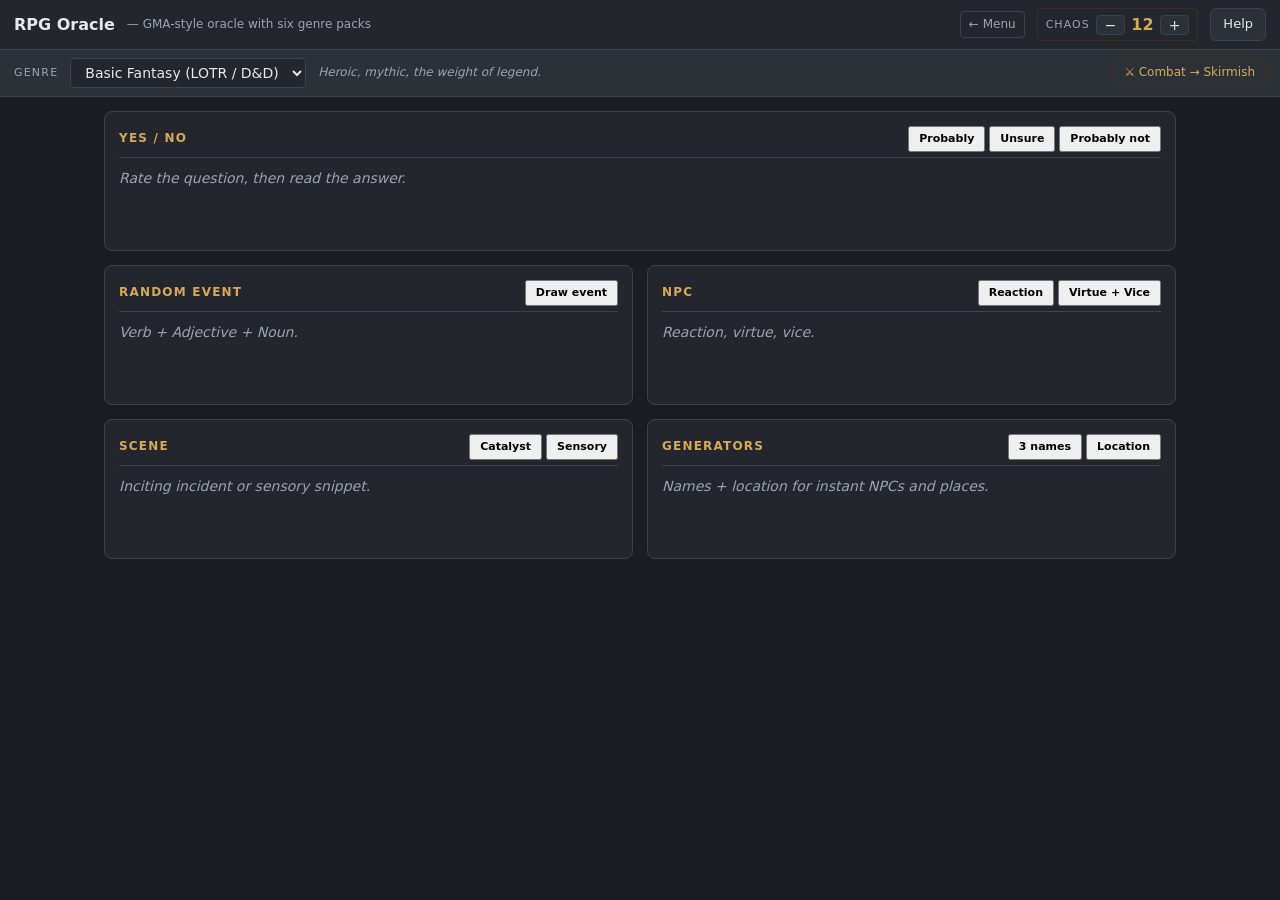
==== Universal-Oracle/rpg/index.html @ 160f7986 "Initial commit: Universal RPG Oracle + GMA Local Deck Two browser-based oracle apps for solo / GM-le" ====
<!doctype html>
<html lang="en">
<head>
<meta charset="utf-8">
<title>RPG Oracle — Universal Oracle</title>
<meta name="viewport" content="width=device-width,initial-scale=1">
<link rel="stylesheet" href="../core/theme.css">
<style>
main { padding: 14px; max-width: 1100px; margin: 0 auto;
  display: flex; flex-direction: column; gap: 14px; }

.genre-bar {
  display: flex; align-items: center; gap: 12px;
  background: var(--panel-2);
  border-bottom: 1px solid var(--border);
  padding: 8px 14px;
  flex-wrap: wrap;
}
.genre-bar label { color: var(--muted); font-size: 11px; text-transform: uppercase; letter-spacing: 1.2px; }
.genre-bar select {
  background: var(--panel); color: var(--text); border: 1px solid var(--border);
  padding: 5px 10px; border-radius: 4px; font: inherit; cursor: pointer;
}
.genre-bar select:hover { border-color: var(--accent); }
.genre-bar .tone { color: var(--muted); font-size: 12px; font-style: italic; flex: 1; }
.genre-bar a.combat {
  color: var(--accent); text-decoration: none; font-size: 12px;
  border: 1px solid var(--accent-soft); padding: 4px 10px; border-radius: 4px;
}
.genre-bar a.combat:hover { background: var(--accent-soft); border-color: var(--accent); }

.chaos {
  display: inline-flex; align-items: center; gap: 6px;
  background: var(--panel); border: 1px solid var(--accent-soft);
  border-radius: 4px; padding: 4px 8px;
}
.chaos .label { color: var(--muted); font-size: 11px; text-transform: uppercase; letter-spacing: 1px; }
.chaos .val { font-weight: 700; font-size: 16px; min-width: 22px; text-align: center; }
.chaos .val.low  { color: var(--green); }
.chaos .val.mid  { color: var(--accent); }
.chaos .val.high { color: var(--red); }
.chaos button { padding: 2px 8px; font-size: 14px; line-height: 1;
  background: var(--panel-2); color: var(--text); border: 1px solid var(--border);
  border-radius: 4px; cursor: pointer; }
.chaos button:hover { border-color: var(--accent); }

.panels { display: grid; gap: 14px; grid-template-columns: 1fr; }
@media (min-width: 720px) { .panels { grid-template-columns: 1fr 1fr; } }

.panel-card { background: var(--panel); border: 1px solid var(--border);
  border-radius: 8px; padding: 14px; min-height: 140px;
  display: flex; flex-direction: column; gap: 10px; }
.panel-card h3 { margin: 0; font-size: 12px; text-transform: uppercase;
  letter-spacing: 1.2px; color: var(--accent); border-bottom: 1px solid var(--border);
  padding-bottom: 5px; display: flex; align-items: center; gap: 6px; }
.panel-card h3 .actions { margin-left: auto; display: flex; gap: 4px; }
.panel-card h3 button { padding: 3px 9px; font-size: 11px; }
.panel-card .out { font-size: 14px; line-height: 1.5; min-height: 28px; }
.panel-card .out .empty { color: var(--muted); font-style: italic; }
.panel-card .meta { color: var(--muted); font-size: 11px; }
.panel-card .yesno-row { display: flex; gap: 6px; flex-wrap: wrap; }
.panel-card .yesno-row button { flex: 1; min-width: 76px; }
.panel-card .answer { font-size: 28px; font-weight: 800; text-align: center; padding: 12px;
  border-radius: 6px; letter-spacing: 0.04em; }
.panel-card .answer.yes  { background: #1c3a1f; color: #6dd47a; }
.panel-card .answer.no   { background: #3a1c1c; color: #ef8888; }
.panel-card .answer.crit { text-shadow: 0 0 12px currentColor; }
.panel-card .ratio { text-align: center; color: var(--muted); font-size: 11px; }

.event-line { font-size: 16px; line-height: 1.4; }
.event-line .verb  { color: var(--red); font-weight: 700; }
.event-line .adj   { color: var(--accent); font-weight: 700; }
.event-line .noun  { color: var(--blue); font-weight: 700; }

.npc-row { display: grid; gap: 6px; grid-template-columns: 1fr 1fr; }
.npc-row > div { background: var(--panel-2); border: 1px solid var(--border);
  border-radius: 4px; padding: 6px 10px; }
.npc-row .lbl { font-size: 10px; color: var(--muted); text-transform: uppercase; letter-spacing: 1px; }
.npc-row .v { font-weight: 700; font-size: 15px; margin-top: 2px; }

.reaction-band { padding: 8px 12px; border-radius: 6px; font-weight: 700;
  text-transform: uppercase; letter-spacing: 0.06em; text-align: center; }
.reaction-band.hostile  { background: #4a1a1a; color: #ff8a8a; }
.reaction-band.wary     { background: #4a3a1a; color: #f1c14a; }
.reaction-band.neutral  { background: #2c3138; color: var(--text); }
.reaction-band.friendly { background: #1a4a2a; color: #6dd47a; }
.reaction-band.helpful  { background: #1a4a4a; color: #6ddccc; }

.sensory-grid { display: grid; gap: 4px; grid-template-columns: 1fr 1fr; }
.sensory-grid > div { font-size: 13px; line-height: 1.4;
  background: var(--panel-2); border-radius: 4px; padding: 6px 10px; }
.sensory-grid b { color: var(--accent); font-size: 10px; text-transform: uppercase;
  letter-spacing: 1px; display: block; margin-bottom: 2px; }

.gen-row { display: grid; gap: 6px; }
.gen-row .names { font-size: 15px; }
.gen-row .names span { display: inline-block; background: var(--panel-2);
  border: 1px solid var(--border); padding: 3px 10px; border-radius: 4px; margin: 0 4px 4px 0; }
.gen-row .loc { font-size: 14px; line-height: 1.4; }
.gen-row .loc b { color: var(--accent); font-size: 10px; text-transform: uppercase;
  letter-spacing: 1px; display: block; margin-bottom: 2px; }
</style>
</head>
<body>

<header>
  <h1>RPG Oracle</h1>
  <span class="sub">— GMA-style oracle with six genre packs</span>
  <span class="spacer"></span>
  <a href="../index.html" class="home">← Menu</a>
  <span class="chaos" title="Chaos factor 1–23. Higher = more weird/scene-altering events.">
    <span class="label">Chaos</span>
    <button id="chaos-down" type="button">−</button>
    <span class="val mid" id="chaos-val">12</span>
    <button id="chaos-up" type="button">+</button>
  </span>
  <button id="btnHelp">Help</button>
</header>

<div class="genre-bar">
  <label for="genreSel">Genre</label>
  <select id="genreSel">
    <option value="fantasy">Basic Fantasy (LOTR / D&D)</option>
    <option value="postapoc">Post-Apocalyptic</option>
    <option value="cyberpunk">Cyberpunk</option>
    <option value="weird-horror">Weird Horror</option>
    <option value="steampunk">Steampunk</option>
    <option value="scifi">Science Fiction</option>
  </select>
  <span class="tone" id="genreTone"></span>
  <a href="../skirmish/index.html" class="combat" title="When fights break out, hand off to the Skirmish AI deck.">⚔ Combat → Skirmish</a>
</div>

<main>

  <div class="panel-card">
    <h3>Yes / No
      <span class="actions">
        <button data-q="yn-good">Probably</button>
        <button data-q="yn-even">Unsure</button>
        <button data-q="yn-bad">Probably not</button>
      </span>
    </h3>
    <div id="ynOut" class="out"><span class="empty">Rate the question, then read the answer.</span></div>
  </div>

  <div class="panels">

    <div class="panel-card">
      <h3>Random Event
        <span class="actions"><button data-q="event">Draw event</button></span>
      </h3>
      <div id="evOut" class="out"><span class="empty">Verb + Adjective + Noun.</span></div>
    </div>

    <div class="panel-card">
      <h3>NPC
        <span class="actions">
          <button data-q="reaction">Reaction</button>
          <button data-q="motivation">Virtue + Vice</button>
        </span>
      </h3>
      <div id="npcOut" class="out"><span class="empty">Reaction, virtue, vice.</span></div>
    </div>

    <div class="panel-card">
      <h3>Scene
        <span class="actions">
          <button data-q="catalyst">Catalyst</button>
          <button data-q="sensory">Sensory</button>
        </span>
      </h3>
      <div id="sceneOut" class="out"><span class="empty">Inciting incident or sensory snippet.</span></div>
    </div>

    <div class="panel-card">
      <h3>Generators
        <span class="actions">
          <button data-q="names">3 names</button>
          <button data-q="location">Location</button>
        </span>
      </h3>
      <div id="genOut" class="out"><span class="empty">Names + location for instant NPCs and places.</span></div>
    </div>

  </div>

</main>

<dialog id="helpDialog">
<button class="x" onclick="document.getElementById('helpDialog').close()">close</button>
<h2>RPG Oracle (Gamemaster's Apprentice style)</h2>
<p>This deck is for solo or GMless RPG play. It answers questions; you interpret. Pick the genre that matches your campaign tone — switching genres only swaps the word lists, not the mechanics.</p>
<h3>Yes / No</h3>
<p>Three odds tiers. <b>Probably</b> = +6 to the chaos threshold (more YES). <b>Unsure</b> = ±0. <b>Probably not</b> = −6 (more NO). A reference number 1–23 is drawn vs the threshold. Critical rolls (11 or 22) ≤ chaos turn the answer into <b>YES!</b> or <b>NO!</b> — read it as decisive.</p>
<h3>Random Event</h3>
<p>Verb + Adjective + Noun. Read it as a sentence — "Betray // Hidden // Promise". Apply it to whoever is on stage, or treat it as off-stage news.</p>
<h3>NPC</h3>
<p><b>Reaction</b> = how this NPC feels right now (Hostile / Wary / Neutral / Friendly / Helpful). <b>Virtue + Vice</b> = what they want and what they fear, the deeper layer.</p>
<h3>Scene</h3>
<p><b>Catalyst</b> = a curated inciting incident to kick off a scene. <b>Sensory</b> = four lines (hear / see / feel / smell) to ground the location.</p>
<h3>Generators</h3>
<p><b>3 names</b> for instant NPCs. <b>Location</b> for instant places. Both pulled from the active genre pack.</p>
<h3>Combat</h3>
<p>This deck is built for social/scene play. When a fight breaks out, click <b>Combat → Skirmish</b> to hand off to the dedicated battlefield AI deck.</p>
<p class="muted">State saves to <code>oracle.rpg.v1</code>.</p>
</dialog>

<script src="../core/deck.js"></script>
<script src="../core/oracle.js"></script>
<script src="../core/storage.js"></script>
<script src="../core/render.js"></script>
<script src="data.js"></script>
<script src="packs/fantasy.js"></script>
<script src="packs/postapoc.js"></script>
<script src="packs/cyberpunk.js"></script>
<script src="packs/weird-horror.js"></script>
<script src="packs/steampunk.js"></script>
<script src="packs/scifi.js"></script>
<script>
const { $, escapeHtml, rand, pick, pickN } = window.Oracle;
const NS = "rpg";

const state = window.Oracle.storage.load(NS, defaultState());
function defaultState() { return { chaos: 12, genre: "fantasy" }; }
function save() { window.Oracle.storage.save(NS, state); }

function activePack() {
  const packs = window.GENRE_PACKS || {};
  return packs[state.genre] || packs.fantasy || {};
}

// ---- chaos ----
function updateChaos() {
  const v = state.chaos; const el = $("chaos-val");
  el.textContent = v;
  el.className = "val " + (v <= 7 ? "low" : v >= 16 ? "high" : "mid");
}

// ---- genre selector ----
function setGenre(key) {
  state.genre = key; save();
  const p = activePack();
  $("genreTone").textContent = p.tone || "";
  $("genreSel").value = key;
}

// ---- panel renderers ----
function renderYesNo(odds) {
  const r = window.Oracle.yesNo(odds, state.chaos);
  const yesCls = r.yes ? "yes" : "no";
  const critCls = r.critical ? "crit" : "";
  const lbl = { good: "Probably", even: "Unsure", bad: "Probably not" }[odds];
  $("ynOut").innerHTML =
    `<div class="answer ${yesCls} ${critCls}">${escapeHtml(r.answer)}</div>` +
    `<div class="ratio">${escapeHtml(lbl)} · Ref ${r.ref} ${r.yes ? "≤" : ">"} threshold ${r.threshold} · chaos ${state.chaos}</div>`;
}
function renderEvent() {
  const p = activePack();
  if (!p.verbs || !p.adjectives || !p.nouns) {
    $("evOut").innerHTML = `<span class="empty">Pack incomplete: missing verbs / adjectives / nouns.</span>`;
    return;
  }
  const v = pick(p.verbs), a = pick(p.adjectives), n = pick(p.nouns);
  $("evOut").innerHTML =
    `<div class="event-line"><span class="verb">${escapeHtml(v)}</span> · <span class="adj">${escapeHtml(a)}</span> · <span class="noun">${escapeHtml(n)}</span></div>` +
    `<div class="meta">Read as a phrase or interpret loosely.</div>`;
}
function renderReaction() {
  const r = window.RPG.rollReaction();
  $("npcOut").innerHTML =
    `<div class="reaction-band ${r.key}">${escapeHtml(r.label)}</div>` +
    `<div class="meta">${escapeHtml(r.note)} <span class="muted">(ref ${r.ref})</span></div>`;
}
function renderMotivation() {
  const v = pick(window.RPG.VIRTUES);
  const x = pick(window.RPG.VICES);
  $("npcOut").innerHTML =
    `<div class="npc-row">` +
      `<div><div class="lbl">Virtue (wants)</div><div class="v">${escapeHtml(v)}</div></div>` +
      `<div><div class="lbl">Vice (fears / fails)</div><div class="v">${escapeHtml(x)}</div></div>` +
    `</div>` +
    `<div class="meta">The pull and the flaw — both shape what they do under pressure.</div>`;
}
function renderCatalyst() {
  const p = activePack();
  if (!p.catalysts || !p.catalysts.length) {
    $("sceneOut").innerHTML = `<span class="empty">Pack has no catalysts.</span>`;
    return;
  }
  $("sceneOut").innerHTML =
    `<div class="event-line">⚡ ${escapeHtml(pick(p.catalysts))}</div>` +
    `<div class="meta">An inciting incident. Drop it on stage now.</div>`;
}
function renderSensory() {
  const p = activePack();
  const s = p.sensory || {};
  if (!s.hear || !s.see || !s.feel || !s.smell) {
    $("sceneOut").innerHTML = `<span class="empty">Pack has no sensory entries.</span>`;
    return;
  }
  $("sceneOut").innerHTML =
    `<div class="sensory-grid">` +
      `<div><b>Hear</b>${escapeHtml(pick(s.hear))}</div>` +
      `<div><b>See</b>${escapeHtml(pick(s.see))}</div>` +
      `<div><b>Feel</b>${escapeHtml(pick(s.feel))}</div>` +
      `<div><b>Smell / Taste</b>${escapeHtml(pick(s.smell))}</div>` +
    `</div>`;
}
function renderNames() {
  const p = activePack();
  const names = window.RPG.rollNames(p, 3);
  if (!names.length) {
    $("genOut").innerHTML = `<span class="empty">Pack has no names.</span>`;
    return;
  }
  $("genOut").innerHTML =
    `<div class="gen-row">` +
      `<div class="names">${names.map(n => `<span>${escapeHtml(n)}</span>`).join("")}</div>` +
      `<div class="meta">Pick whichever fits the moment, or use them as siblings / kin.</div>` +
    `</div>`;
}
function renderLocation() {
  const p = activePack();
  if (!p.locations || !p.locations.length) {
    $("genOut").innerHTML = `<span class="empty">Pack has no locations.</span>`;
    return;
  }
  $("genOut").innerHTML =
    `<div class="gen-row">` +
      `<div class="loc"><b>Location</b>${escapeHtml(pick(p.locations))}</div>` +
    `</div>`;
}

// ---- handle ask ----
function handleAsk(q) {
  if (q === "yn-good")    return renderYesNo("good");
  if (q === "yn-even")    return renderYesNo("even");
  if (q === "yn-bad")     return renderYesNo("bad");
  if (q === "event")      return renderEvent();
  if (q === "reaction")   return renderReaction();
  if (q === "motivation") return renderMotivation();
  if (q === "catalyst")   return renderCatalyst();
  if (q === "sensory")    return renderSensory();
  if (q === "names")      return renderNames();
  if (q === "location")   return renderLocation();
}

// ---- wire up ----
document.querySelectorAll("[data-q]").forEach(b => {
  b.addEventListener("click", () => handleAsk(b.getAttribute("data-q")));
});
$("genreSel").addEventListener("change", e => setGenre(e.target.value));
$("chaos-down").addEventListener("click", () => { state.chaos = Math.max(1, state.chaos - 1); updateChaos(); save(); });
$("chaos-up").addEventListener("click",   () => { state.chaos = Math.min(23, state.chaos + 1); updateChaos(); save(); });
$("btnHelp").addEventListener("click", () => $("helpDialog").showModal());

// init
setGenre(state.genre);
updateChaos();
</script>
</body>
</html>
---- Universal-Oracle/core/theme.css ----
/* Universal-Oracle / core / theme.css
   Shared palette and base layout. Each app may override variables inline. */

:root {
  --bg: #1a1d22;
  --panel: #23272d;
  --panel-2: #2c3138;
  --border: #3c424b;
  --text: #e6e8ea;
  --muted: #9ba3ad;
  --accent: #d6a85b;
  --accent-soft: #3a3220;
  --paper: #fafaf2;
  --paper-text: #15161a;
  --paper-line: #1a1a1a;
  --hl: #ffd34a;
  --blue: #1769b3;
  --red: #c1352e;
  --green: #4a8a4f;
}

* { box-sizing: border-box; }
html, body {
  margin: 0;
  background: var(--bg);
  color: var(--text);
  font: 14px/1.45 system-ui, -apple-system, "Segoe UI", Roboto, sans-serif;
}
button { font: inherit; }

/* ---- header ---- */
header {
  display: flex; align-items: center; gap: 12px;
  padding: 8px 14px;
  border-bottom: 1px solid var(--border);
  background: var(--panel);
  flex-wrap: wrap;
}
header h1 { margin: 0; font-size: 16px; font-weight: 600; }
header .sub { color: var(--muted); font-size: 12px; }
header .spacer { flex: 1; }
header a.home {
  color: var(--muted); text-decoration: none; font-size: 12px;
  border: 1px solid var(--border); padding: 4px 8px; border-radius: 4px;
}
header a.home:hover { color: var(--accent); border-color: var(--accent); }
header button {
  background: var(--panel-2); color: var(--text);
  border: 1px solid var(--border);
  padding: 6px 12px; border-radius: 6px;
  cursor: pointer; font-size: 13px;
}
header button:hover { background: var(--accent-soft); border-color: var(--accent); }

/* ---- ask bar ---- */
.ask-bar {
  display: flex; flex-wrap: wrap; gap: 6px;
  padding: 10px 14px;
  background: var(--panel-2);
  border-bottom: 1px solid var(--border);
  align-items: stretch;
}
.ask-bar button {
  background: var(--panel); color: var(--text);
  border: 1px solid var(--border);
  padding: 6px 10px; border-radius: 6px;
  cursor: pointer; font-size: 12px; line-height: 1.2;
  display: flex; flex-direction: column; align-items: center; gap: 1px;
  min-width: 62px;
}
.ask-bar button:hover { background: var(--accent-soft); border-color: var(--accent); }
.ask-bar button b { font-size: 13px; }
.ask-bar button span { font-size: 10px; color: var(--muted); }
.ask-bar .group {
  display: inline-flex; border: 1px solid var(--border);
  border-radius: 6px; overflow: hidden; background: var(--panel);
}
.ask-bar .group button { border-radius: 0; border: none; border-right: 1px solid var(--border); }
.ask-bar .group button:last-child { border-right: none; }
.ask-bar .sep { width: 1px; background: var(--border); margin: 0 4px; }

/* ---- banner ---- */
.banner {
  background: var(--panel);
  border: 1px solid var(--border);
  border-radius: 8px;
  padding: 10px 14px;
  width: 100%;
  max-width: 540px;
  text-align: center;
  font-size: 13px;
  color: var(--muted);
}
.banner .b-label { color: var(--muted); font-size: 12px; text-transform: uppercase; letter-spacing: 1px; }
.banner .b-answer { font-size: 22px; font-weight: 700; margin: 4px 0; color: var(--text); }
.banner.yes .b-answer { color: #5fdc5f; }
.banner.no  .b-answer { color: #ff6464; }
.banner.decisive .b-answer { text-shadow: 0 0 6px currentColor; }
.banner .b-extra { font-size: 13px; color: var(--text); margin-top: 4px; }
.banner .b-extra b { color: var(--accent); }
.banner.empty { color: var(--muted); }

/* ---- panels and aside ---- */
.panel {
  background: var(--panel);
  border: 1px solid var(--border);
  border-radius: 8px;
  padding: 10px 12px;
}
.panel h3 {
  margin: 0 0 8px; font-size: 12px;
  text-transform: uppercase; letter-spacing: 1.2px;
  color: var(--accent);
  border-bottom: 1px solid var(--border);
  padding-bottom: 5px;
  display: flex; align-items: center; gap: 6px;
}
.panel h3 small { font-weight: 400; color: var(--muted); text-transform: none; letter-spacing: 0; font-size: 11px; margin-left: auto; }

/* ---- dialogs ---- */
dialog {
  background: var(--panel);
  color: var(--text);
  border: 1px solid var(--border);
  border-radius: 10px;
  padding: 18px 22px;
  max-width: 680px;
  width: 90vw;
}
dialog::backdrop { background: rgba(0, 0, 0, 0.6); }
dialog h2 { margin: 0 0 8px; font-size: 18px; }
dialog h3 { margin: 14px 0 4px; font-size: 14px; color: var(--accent); }
dialog p, dialog li { font-size: 13px; line-height: 1.5; }
dialog .x {
  position: sticky; float: right; top: 0;
  background: var(--panel-2); color: var(--text);
  border: 1px solid var(--border); border-radius: 4px;
  padding: 2px 8px; cursor: pointer;
}
dialog ul { padding-left: 18px; }
dialog code { background: var(--panel-2); padding: 1px 4px; border-radius: 3px; font-size: 12px; }
.gallery-grid { display: grid; grid-template-columns: 1fr; gap: 14px; margin-top: 10px; }
@media (min-width: 600px) { .gallery-grid { grid-template-columns: 1fr 1fr; } }

.muted { color: var(--muted); }

/* ---- launcher tiles ---- */
.tiles {
  display: grid; gap: 16px; padding: 24px;
  grid-template-columns: 1fr;
  max-width: 960px; margin: 0 auto;
}
@media (min-width: 720px) { .tiles { grid-template-columns: 1fr 1fr; } }
.tile {
  background: var(--panel);
  border: 1px solid var(--border);
  border-radius: 10px;
  padding: 20px 22px;
  color: inherit; text-decoration: none;
  display: flex; flex-direction: column; gap: 6px;
  transition: border-color .15s, background .15s;
}
.tile:hover { background: var(--panel-2); border-color: var(--accent); }
.tile h2 { margin: 0; font-size: 18px; color: var(--accent); }
.tile p  { margin: 0; color: var(--muted); font-size: 13px; line-height: 1.5; }
.tile .when { color: var(--text); font-size: 12px; margin-top: 4px; }
.tile .when b { color: var(--accent); }
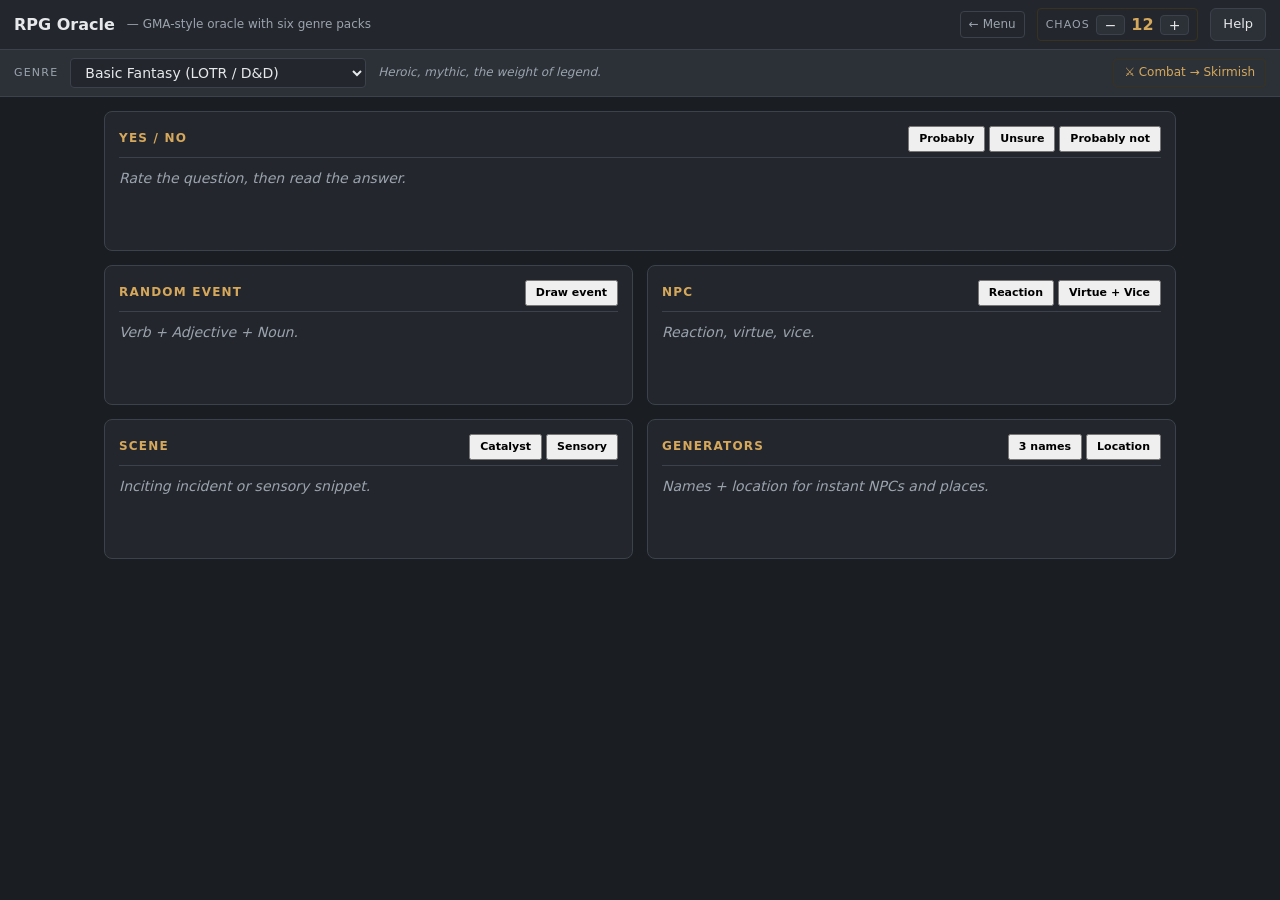
==== commit 6ede102c: "Add Demon Hunters and Age of Sail genre packs Both apps' genre dropdowns now include: - Demon Hunter" ====
--- a/Universal-Oracle/rpg/index.html
+++ b/Universal-Oracle/rpg/index.html
@@ -126,6 +126,8 @@
     <option value="weird-horror">Weird Horror</option>
     <option value="steampunk">Steampunk</option>
     <option value="scifi">Science Fiction</option>
+    <option value="demon-hunters">Demon Hunters (Comedy of Terrors)</option>
+    <option value="age-of-sail">Age of Sail</option>
   </select>
   <span class="tone" id="genreTone"></span>
   <a href="../skirmish/index.html" class="combat" title="When fights break out, hand off to the Skirmish AI deck.">⚔ Combat → Skirmish</a>
@@ -217,6 +219,8 @@
 <script src="packs/weird-horror.js"></script>
 <script src="packs/steampunk.js"></script>
 <script src="packs/scifi.js"></script>
+<script src="packs/demon-hunters.js"></script>
+<script src="packs/age-of-sail.js"></script>
 <script>
 const { $, escapeHtml, rand, pick, pickN } = window.Oracle;
 const NS = "rpg";
